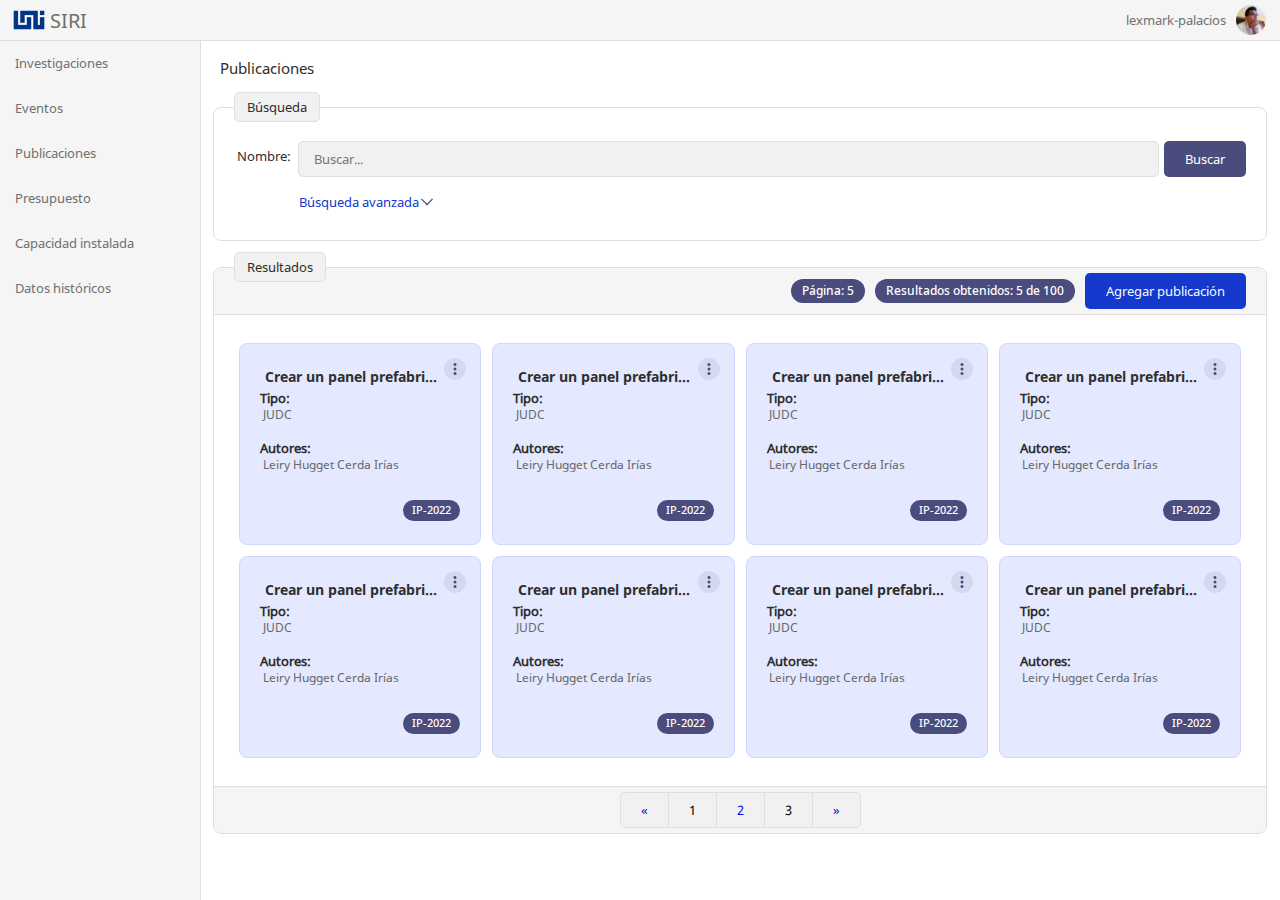
==== 2_13.html @ fdc03e11 "Inicializacion 10/07/2022" ====
<!DOCTYPE html>
<html lang="es">

<head>
    <meta charset="UTF-8">
    <meta name="viewport" content="width=device-width, initial-scale=1.0">
    <meta name="description" content="Sistema de reportes de investigación">
    <title>Publicaciones</title>

    <link rel="apple-touch-icon" sizes="180x180" href="images/favicon/apple-touch-icon.png">
    <link rel="icon" type="image/png" sizes="32x32" href="images/favicon/favicon-32x32.png">
    <link rel="icon" type="image/png" sizes="16x16" href="images/favicon/favicon-16x16.png">
    <link rel="manifest" href="images/favicon/site.webmanifest">

    <link rel="stylesheet" href="css/normalize.css">
    <link rel="stylesheet" href="css/ui-bic.css">
    <link rel="stylesheet" href="css/style.css">

    <script defer type="module" src="js/ui-bic.js"></script>
    <script defer src="js/menu-manager.js"></script>
</head>

<body>
    <header class="top-bar">
        <div id="system-name">
            <a href="#"><img src="images/favicon/favicon-32x32.png" alt="user" loading="lazy"><span>SIRI</span></a>
        </div>

        <div id="menuBtn">
            <div id="menuBtn_burger">
            </div>
        </div>

        <div id="userBtn-container">
            <button id="btn-user" type="button" aria-haspopup="true" aria-controls="menu-user" data-toggle="popover"
                data-target="#menu-user" tabindex="0">
                <span id="showUsername">lexmark-palacios</span>
                <span class="imguser-container">
                    <img src="images/users/user.webp" alt="user" loading="lazy">
                    <span id="shadowUser"></span>
                </span>
            </button>
            <div id="menu-user" class="popup" role="menu" aria-labelledby="btn-user" tabindex="-1">
                <ul role="none">
                    <li class="menu-item" role="none">
                        <a class="btn-menu-item" href="#" role="menuitem" tabindex="-1">
                            <span class="icon icon-clover"></span>
                            <span>Mi perfil</span>
                        </a>
                    </li>
                    <li class="menu-item" role="none">
                        <button class="btn-menu-item" role="menuitem" tabindex="-1">
                            <span class="icon icon-clover"></span>
                            <span>Administración</span>
                        </button>
                    </li>
                    <li class="menu-item" role="none">
                        <button class="btn-menu-item" role="menuitem" tabindex="-1">
                            <span class="icon icon-clover"></span>
                            <span>Cerrar sesión</span>
                        </button>
                    </li>
                </ul>
            </div>

        </div>
    </header>

    <nav id="bar" class="navbar">
        <ul id="ul-main">
            <li>
                <button class="default-item click-item" id="investigaciones">Investigaciones</button>
                <ul class="ul_hide" id="content-investigaciones">
                    <li>
                        <button class="default-item item-level-2 click-item" id="investigadores"
                            tabindex="-1">Investigadores</button>
                        <ul class="ul_hide" id="content-investigadores">
                            <li>
                                <a href="#" class="default-item item-level-3" tabindex="-1">Postgrado</a>
                            </li>
                            <li>
                                <a href="#" class="default-item item-level-3" tabindex="-1">Plata/Docente</a>
                            </li>
                        </ul>
                    </li>

                    <li>
                        <button class="default-item item-level-2 click-item" id="academicos"
                            tabindex="-1">Académicos</button>
                        <ul class="ul_hide" id="content-academicos">
                            <li>
                                <a href="#" class="default-item item-level-3" tabindex="-1">Pregrado</a>
                            </li>

                            <li>
                                <a href="#" class="default-item item-level-3" tabindex="-1">Postgrado</a>
                            </li>
                        </ul>
                    </li>
                </ul>
            </li>

            <li>
                <button class="default-item click-item" id="eventos">Eventos</button>
                <ul class="ul_hide" id="content-eventos">
                    <li>
                        <a href="#" class="default-item item-level-2" tabindex="-1">Universidad</a>
                    </li>
                    <li>
                        <a href="#" class="default-item item-level-2" tabindex="-1">CNU / Otros</a>
                    </li>

                    <li>
                        <button id="trabajos-presentados" class="default-item item-level-2 click-item"
                            tabindex="-1">Trabajos presentados</button>
                        <ul class="ul_hide" id="content-trabajos-presentados">
                            <li>
                                <a href="#" class="default-item item-level-3" tabindex="-1">En Eventos</a>
                            </li>
                            <li>
                                <a href="#" class="default-item item-level-3" tabindex="-1">En jornadas</a>
                            </li>
                        </ul>
                    </li>
                </ul>
            </li>
            <li>
                <a href="#" class="default-item " tabindex="-1">Publicaciones</a>
            </li>
            <li>
                <a href="#" class="default-item " tabindex="-1">Presupuesto</a>
            </li>
            <li>
                <a href="#" class="default-item " tabindex="-1">Capacidad instalada</a>
            </li>
            <li>
                <button class="default-item click-item" id="datos-historicos">Datos históricos</button>
                <ul class="ul_hide" id="content-datos-historicos">
                    <li>
                        <a href="#" class="default-item item-level-2" tabindex="-1">Cursos diplomandos</a>
                    </li>
                    <li>
                        <a href="#" class="default-item item-level-2" tabindex="-1">Número de Investigadores</a>
                    </li>
                    <li>
                        <a href="#" class="default-item item-level-2" tabindex="-1">Horas de investigación</a>
                    </li>
                </ul>
            </li>
        </ul>
    </nav>

    <main id="main">
        <div class="w-100">
            <section id="content-main" class="w-95">

                <h3 class="m-2">Publicaciones</h3>

                <form class="mt-1">
                    <fieldset id="search">
                        <legend>
                            <span>Búsqueda</span>
                        </legend>
                        <label for="searchInput">Nombre:</label>
                        <input id="searchInput" type="search" class="control w-100" placeholder="Buscar..."
                            aria-label="Buscar" aria-labelledby="search-input" aria-autocomplete="both"
                            aria-haspopup="listbox" autocomplete="off" autocapitalize="off" autocorrect="off"
                            spellcheck="false" role="combobox" data-target="#animes" tabindex="0" dir="auto">

                        <span class="listbox" role="listbox" id="animes" aria-labelledby="" tabindex="-1">
                            <ul class="menu"></ul>
                        </span>

                        <button class="btn-primary m-0">Buscar</button>

                        <label for="period" class="concealable hide-element ">Tipo:</label>

                        <div class="list concealable hide-element">
                            <select id="period" class="list-data" data-select="status" tabindex="0">
                                <option value="option-1">Revista</option>
                                <option value="opcion-2">Congreso</option>
                            </select>
                            <button class="list-button" data-select="status" tabindex="-1"></button>
                        </div>

                        <label for="period" class="concealable hide-element start-in-one">Periodo:</label>

                        <span class="grid-three-columns concealable hide-element">

                            <div class="list">
                                <select id="period" class="list-data" data-select="status" tabindex="0">
                                    <option value="opcion-1">I Período</option>
                                    <option value="opcion-2">II Período</option>
                                    <option value="opcion-2">III Período</option>
                                    <option value="opcion-2">IV Período</option>
                                </select>
                                <button class="list-button" data-select="status" tabindex="-1"></button>
                            </div>

                            <label for="period">Año:</label>

                            <div class="list">
                                <select id="period" class="list-data" data-select="status" tabindex="0">
                                    <option value="opcion-1">2022</option>
                                </select>
                                <button class="list-button" data-select="status" tabindex="-1"></button>
                            </div>

                        </span>

                        <div class="start-in-two">
                            <button id="btnAdvancedSearch" class="btn-advanced-search" type="button"
                                tabindex="-1">Búsqueda
                                avanzada</button>
                        </div>
                    </fieldset>
                </form>
                <section id="results" class="fieldset">
                    <h3 class="legend"><span>Resultados</span></h3>

                    <header id="header-results">
                        <div class="badge badge-primary">Página: 5</div>
                        <div class="badge badge-primary">Resultados obtenidos: 5 de 100</div>
                        <button type="button" class="btn-info" data-toggle="modal" data-target="#example-modal">Agregar publicación</button>
                    </header>

                    <div id="body-results">
                        <section class="card p-2">
                            <div class="card-body">
                                <div class="card-menu">
                                    <button id="target01" class="btn-pop" type="button" aria-haspopup="true"
                                        aria-controls="menu01" data-toggle="popover" data-target="#menu01"
                                        tabindex="0"></button>
                                    <div id="menu01" class="popup" role="menu" aria-labelledby="target01" tabindex="-1">
                                        <ul role="none">
                                            <li class="menu-item" role="none">
                                                <a class="btn-menu-item" href="#" role="menuitem" tabindex="-1">
                                                    <span class="icon icon-clover"></span>
                                                    <span>Editar</span>
                                                </a>
                                            </li>
                                            <li class="menu-item" role="none">
                                                <button class="btn-menu-item" role="menuitem" tabindex="-1">
                                                    <span class="icon icon-clover"></span>
                                                    <span>Eliminar</span>
                                                </button>
                                            </li>
                                        </ul>
                                    </div>
                                </div>
                                <h5 class="card-title">Crear un panel prefabricado de mortero con fibra de carbono</h5>
                                <h4>Tipo:</h4>
                                <small>JUDC</small>
                                <h4>Autores:</h4>
                                <small>Leiry Hugget Cerda Irías</small>
                            </div>
                            <footer class="card-footer">
                                <span class="badge sm-badge badge-primary">IP-2022</span>
                            </footer>
                        </section>

                        <section class="card p-2">
                            <div class="card-body">
                                <div class="card-menu">
                                    <button id="target01" class="btn-pop" type="button" aria-haspopup="true"
                                        aria-controls="menu01" data-toggle="popover" data-target="#menu01"
                                        tabindex="0"></button>
                                    <div id="menu01" class="popup" role="menu" aria-labelledby="target01" tabindex="-1">
                                        <ul role="none">
                                            <li class="menu-item" role="none">
                                                <a class="btn-menu-item" href="#" role="menuitem" tabindex="-1">
                                                    <span class="icon icon-clover"></span>
                                                    <span>Editar</span>
                                                </a>
                                            </li>
                                            <li class="menu-item" role="none">
                                                <button class="btn-menu-item" role="menuitem" tabindex="-1">
                                                    <span class="icon icon-clover"></span>
                                                    <span>Eliminar</span>
                                                </button>
                                            </li>
                                        </ul>
                                    </div>
                                </div>
                                <h5 class="card-title">Crear un panel prefabricado de mortero con fibra de carbono</h5>
                                <h4>Tipo:</h4>
                                <small>JUDC</small>
                                <h4>Autores:</h4>
                                <small>Leiry Hugget Cerda Irías</small>
                            </div>
                            <footer class="card-footer">
                                <span class="badge sm-badge badge-primary">IP-2022</span>
                            </footer>
                        </section>

                        <section class="card p-2">
                            <div class="card-body">
                                <div class="card-menu">
                                    <button id="target01" class="btn-pop" type="button" aria-haspopup="true"
                                        aria-controls="menu01" data-toggle="popover" data-target="#menu01"
                                        tabindex="0"></button>
                                    <div id="menu01" class="popup" role="menu" aria-labelledby="target01" tabindex="-1">
                                        <ul role="none">
                                            <li class="menu-item" role="none">
                                                <a class="btn-menu-item" href="#" role="menuitem" tabindex="-1">
                                                    <span class="icon icon-clover"></span>
                                                    <span>Editar</span>
                                                </a>
                                            </li>
                                            <li class="menu-item" role="none">
                                                <button class="btn-menu-item" role="menuitem" tabindex="-1">
                                                    <span class="icon icon-clover"></span>
                                                    <span>Eliminar</span>
                                                </button>
                                            </li>
                                        </ul>
                                    </div>
                                </div>
                                <h5 class="card-title">Crear un panel prefabricado de mortero con fibra de carbono</h5>
                                <h4>Tipo:</h4>
                                <small>JUDC</small>
                                <h4>Autores:</h4>
                                <small>Leiry Hugget Cerda Irías</small>
                            </div>
                            <footer class="card-footer">
                                <span class="badge sm-badge badge-primary">IP-2022</span>
                            </footer>
                        </section>

                        <section class="card p-2">
                            <div class="card-body">
                                <div class="card-menu">
                                    <button id="target01" class="btn-pop" type="button" aria-haspopup="true"
                                        aria-controls="menu01" data-toggle="popover" data-target="#menu01"
                                        tabindex="0"></button>
                                    <div id="menu01" class="popup" role="menu" aria-labelledby="target01" tabindex="-1">
                                        <ul role="none">
                                            <li class="menu-item" role="none">
                                                <a class="btn-menu-item" href="#" role="menuitem" tabindex="-1">
                                                    <span class="icon icon-clover"></span>
                                                    <span>Editar</span>
                                                </a>
                                            </li>
                                            <li class="menu-item" role="none">
                                                <button class="btn-menu-item" role="menuitem" tabindex="-1">
                                                    <span class="icon icon-clover"></span>
                                                    <span>Eliminar</span>
                                                </button>
                                            </li>
                                        </ul>
                                    </div>
                                </div>
                                <h5 class="card-title">Crear un panel prefabricado de mortero con fibra de carbono</h5>
                                <h4>Tipo:</h4>
                                <small>JUDC</small>
                                <h4>Autores:</h4>
                                <small>Leiry Hugget Cerda Irías</small>
                            </div>
                            <footer class="card-footer">
                                <span class="badge sm-badge badge-primary">IP-2022</span>
                            </footer>
                        </section>

                        <section class="card p-2">
                            <div class="card-body">
                                <div class="card-menu">
                                    <button id="target01" class="btn-pop" type="button" aria-haspopup="true"
                                        aria-controls="menu01" data-toggle="popover" data-target="#menu01"
                                        tabindex="0"></button>
                                    <div id="menu01" class="popup" role="menu" aria-labelledby="target01" tabindex="-1">
                                        <ul role="none">
                                            <li class="menu-item" role="none">
                                                <a class="btn-menu-item" href="#" role="menuitem" tabindex="-1">
                                                    <span class="icon icon-clover"></span>
                                                    <span>Editar</span>
                                                </a>
                                            </li>
                                            <li class="menu-item" role="none">
                                                <button class="btn-menu-item" role="menuitem" tabindex="-1">
                                                    <span class="icon icon-clover"></span>
                                                    <span>Eliminar</span>
                                                </button>
                                            </li>
                                        </ul>
                                    </div>
                                </div>
                                <h5 class="card-title">Crear un panel prefabricado de mortero con fibra de carbono</h5>
                                <h4>Tipo:</h4>
                                <small>JUDC</small>
                                <h4>Autores:</h4>
                                <small>Leiry Hugget Cerda Irías</small>
                            </div>
                            <footer class="card-footer">
                                <span class="badge sm-badge badge-primary">IP-2022</span>
                            </footer>
                        </section>

                        <section class="card p-2">
                            <div class="card-body">
                                <div class="card-menu">
                                    <button id="target01" class="btn-pop" type="button" aria-haspopup="true"
                                        aria-controls="menu01" data-toggle="popover" data-target="#menu01"
                                        tabindex="0"></button>
                                    <div id="menu01" class="popup" role="menu" aria-labelledby="target01" tabindex="-1">
                                        <ul role="none">
                                            <li class="menu-item" role="none">
                                                <a class="btn-menu-item" href="#" role="menuitem" tabindex="-1">
                                                    <span class="icon icon-clover"></span>
                                                    <span>Editar</span>
                                                </a>
                                            </li>
                                            <li class="menu-item" role="none">
                                                <button class="btn-menu-item" role="menuitem" tabindex="-1">
                                                    <span class="icon icon-clover"></span>
                                                    <span>Eliminar</span>
                                                </button>
                                            </li>
                                        </ul>
                                    </div>
                                </div>
                                <h5 class="card-title">Crear un panel prefabricado de mortero con fibra de carbono</h5>
                                <h4>Tipo:</h4>
                                <small>JUDC</small>
                                <h4>Autores:</h4>
                                <small>Leiry Hugget Cerda Irías</small>
                            </div>
                            <footer class="card-footer">
                                <span class="badge sm-badge badge-primary">IP-2022</span>
                            </footer>
                        </section>

                        <section class="card p-2">
                            <div class="card-body">
                                <div class="card-menu">
                                    <button id="target01" class="btn-pop" type="button" aria-haspopup="true"
                                        aria-controls="menu01" data-toggle="popover" data-target="#menu01"
                                        tabindex="0"></button>
                                    <div id="menu01" class="popup" role="menu" aria-labelledby="target01" tabindex="-1">
                                        <ul role="none">
                                            <li class="menu-item" role="none">
                                                <a class="btn-menu-item" href="#" role="menuitem" tabindex="-1">
                                                    <span class="icon icon-clover"></span>
                                                    <span>Editar</span>
                                                </a>
                                            </li>
                                            <li class="menu-item" role="none">
                                                <button class="btn-menu-item" role="menuitem" tabindex="-1">
                                                    <span class="icon icon-clover"></span>
                                                    <span>Eliminar</span>
                                                </button>
                                            </li>
                                        </ul>
                                    </div>
                                </div>
                                <h5 class="card-title">Crear un panel prefabricado de mortero con fibra de carbono</h5>
                                <h4>Tipo:</h4>
                                <small>JUDC</small>
                                <h4>Autores:</h4>
                                <small>Leiry Hugget Cerda Irías</small>
                            </div>
                            <footer class="card-footer">
                                <span class="badge sm-badge badge-primary">IP-2022</span>
                            </footer>
                        </section>

                        <section class="card p-2">
                            <div class="card-body">
                                <div class="card-menu">
                                    <button id="target01" class="btn-pop" type="button" aria-haspopup="true"
                                        aria-controls="menu01" data-toggle="popover" data-target="#menu01"
                                        tabindex="0"></button>
                                    <div id="menu01" class="popup" role="menu" aria-labelledby="target01" tabindex="-1">
                                        <ul role="none">
                                            <li class="menu-item" role="none">
                                                <a class="btn-menu-item" href="#" role="menuitem" tabindex="-1">
                                                    <span class="icon icon-clover"></span>
                                                    <span>Editar</span>
                                                </a>
                                            </li>
                                            <li class="menu-item" role="none">
                                                <button class="btn-menu-item" role="menuitem" tabindex="-1">
                                                    <span class="icon icon-clover"></span>
                                                    <span>Eliminar</span>
                                                </button>
                                            </li>
                                        </ul>
                                    </div>
                                </div>
                                <h5 class="card-title">Crear un panel prefabricado de mortero con fibra de carbono</h5>
                                <h4>Tipo:</h4>
                                <small>JUDC</small>
                                <h4>Autores:</h4>
                                <small>Leiry Hugget Cerda Irías</small>
                            </div>
                            <footer class="card-footer">
                                <span class="badge sm-badge badge-primary">IP-2022</span>
                            </footer>
                        </section>

                    </div>

                    <footer id="footer-results">
                        <div class="paginate">
                            <a href="#">«</a>
                            <button type="button">1</button>
                            <a href="#">2</a>
                            <button type="button">3</button>
                            <a href="#">»</a>
                        </div>
                    </footer>

                </section>
            </section>
        </div>
    </main>

    <!-- Ventana modal -->
    <div class="modal fade modal-scroll" id="example-modal" tabindex="-1" aria-hidden="true"
        aria-labelledby="example-modal-label">
        <!-- <div class="modal-dialog modal-lg"> -->
        <div class="modal-dialog">
            <div class="modal-content">

                <div class="modal-header">
                    <h5 class="modal-title">Publicaciones</h5>
                    <button type="button" class="btn-close" aria-label="Cancelar"></button>
                </div>

                <div class="modal-body">

                    <form>
                        
                        <div class="form-group grid-two-columns-px-1fr ">
                            <label for="name">Nombre:</label>
                            <div class="list">
                                <select id="period" class="list-data" data-select="status" tabindex="0">
                                    <option value="opcion-1">Revista</option>
                                </select>
                                <button class="list-button" data-select="status" tabindex="-1"></button>
                            </div>
                        </div>

                        <div class="form-group grid-two-columns-px-1fr ">
                            <label for="name">Título:</label>
                            <input type="text" class="control w-100" placeholder="Título..." required>
                        </div>

                        <div class="form-group grid-two-columns-px-1fr ">
                            <label for="name">Revista:</label>
                            <input type="text" class="control w-100" placeholder="Revista..." required>
                        </div>

                        <div class="form-group grid-two-columns-px-1fr ">
                            <label for="name">Volumen:</label>
                            <input type="text" class="control w-100" placeholder="Volumen..." required>
                        </div>

                        <div class="form-group grid-two-columns-px-1fr ">
                            <label for="name">Revista:</label>
                            <input type="text" class="control w-100" placeholder="Revista..." required>
                        </div>

                        <div class="form-group grid-two-columns-px-1fr ">
                            <label for="name">Volumen:</label>
                            <input type="text" class="control w-100" placeholder="Volumen..." required>
                        </div>

                        <div class="form-group grid-two-columns-px-1fr ">
                            <label for="name">Páginas:</label>
                            <input type="text" class="control w-100" placeholder="Página..." required>
                        </div>

                        <div class="form-group grid-two-columns-px-1fr ">
                            <label for="name">Año:</label>
                            <input type="text" class="control w-100" placeholder="Año..." required>
                        </div>

                        <div class="form-group grid-two-columns-px-1fr ">
                            <label for="name">Distribución:</label>
                            <div class="list">
                                <select id="period" class="list-data" data-select="status" tabindex="0">
                                    <option value="opcion-1">Digital / Impreso</option>
                                </select>
                                <button class="list-button" data-select="status" tabindex="-1"></button>
                            </div>
                        </div>

                        <div class="form-group grid-two-columns-px-1fr ">
                            <label for="name">Ambito:</label>
                            <div class="list">
                                <select id="period" class="list-data" data-select="status" tabindex="0">
                                    <option value="opcion-1">NAcional / Internacional</option>
                                </select>
                                <button class="list-button" data-select="status" tabindex="-1"></button>
                            </div>
                        </div>

                        
                        <h3 class="modal-title">Autores</h3>

                        <div class="form-group grid-two-columns-px-1fr ">
                            <label for="name">Nombres:</label>
                            <input type="text" class="control w-100" placeholder="Nombre del autor..." required>
                        </div>

                        <div class="form-group grid-two-columns-px-1fr ">
                            <label for="name">Apellidos:</label>
                            <input type="text" class="control w-100" placeholder="Apellido del autor..." required>
                        </div>

                        <div class="form-group grid-two-columns-px-1fr ">
                            <label for=""> Sexo:</label>
                            <div class="form-group grid-three-columns" style="gap: 15px;">
                                <div class="form-group">
                                    <input type="radio" id="huey" name="drone" value="huey" checked>
                                    <label class="lbl-radio" for="huey">Female</label>
                                </div>
                                <div class="form-group">
                                    <input type="radio" id="dewey" name="drone" value="dewey">
                                    <label class="lbl-radio" for="dewey">Male</label>
                                </div>
                                <button class="btn-info">Agregar autor</button>
                            </div>
                        </div>

                    </form>

                </div>

            </div>
        </div>
    </div>
</body>

</html>
---- css/ui-bic.css ----
*, *:focus {
  outline: none;
}

body {
  color: #2e2e2e;
  font-family: 'Noto Sans Regular';
  font-size: 13px;
  font-weight: normal;
}

p {
  line-height: 1.8 !important;
}

/* ---------------------------------------------- */

/* -----------------Tipografia------------------- */

/* noto-sans-regular - latin */

@font-face {
  font-family: 'Noto Sans Regular';
  font-style: normal;
  font-weight: 400;
  src: url('../font/noto/noto-sans-v14-latin-regular.eot');
  /* IE9 Compat Modes */
  src: local(''), url('../font/noto/noto-sans-v14-latin-regular.eot?#iefix') format('embedded-opentype'),
    /* IE6-IE8 */
    url('../font/noto/noto-sans-v14-latin-regular.woff2') format('woff2'),
    /* Super Modern Browsers */
    url('../font/noto/noto-sans-v14-latin-regular.woff') format('woff'),
    /* Modern Browsers */
    url('../font/noto/noto-sans-v14-latin-regular.ttf') format('truetype'),
    /* Safari, Android, iOS */
    url('../font/noto/noto-sans-v14-latin-regular.svg#NotoSans') format('svg');
  /* Legacy iOS */
}

/* noto-sans-italic - latin */

@font-face {
  font-family: 'Noto Sans Italic';
  font-style: italic;
  font-weight: 400;
  src: url('../font/noto/noto-sans-v14-latin-italic.eot');
  /* IE9 Compat Modes */
  src: local(''), url('../font/noto/noto-sans-v14-latin-italic.eot?#iefix') format('embedded-opentype'),
    /* IE6-IE8 */
    url('../font/noto/noto-sans-v14-latin-italic.woff2') format('woff2'),
    /* Super Modern Browsers */
    url('../font/noto/noto-sans-v14-latin-italic.woff') format('woff'),
    /* Modern Browsers */
    url('../font/noto/noto-sans-v14-latin-italic.ttf') format('truetype'),
    /* Safari, Android, iOS */
    url('../font/noto/noto-sans-v14-latin-italic.svg#NotoSans') format('svg');
  /* Legacy iOS */
}

@font-face {
  font-family: 'Noto Sans Medium';
  font-style: italic;
  font-weight: 400;
  src: url('../font/noto/noto-sans-medium.eot');
  /* IE9 Compat Modes */
  src: local(''), url('../font/noto/noto-sans-medium.eot?#iefix') format('embedded-opentype'),
    /* IE6-IE8 */
    url('../font/noto/noto-sans-medium.woff2') format('woff2'),
    /* Super Modern Browsers */
    url('../font/noto/noto-sans-medium.woff') format('woff'),
    /* Modern Browsers */
    url('../font/noto/noto-sans-medium.ttf') format('truetype'),
    /* Safari, Android, iOS */
    url('../font/noto/noto-sans-medium.svg#NotoSans') format('svg');
  /* Legacy iOS */
}

@font-face {
  font-family: 'Noto Sans SemiBold';
  font-style: italic;
  font-weight: 400;
  src: url('../font/noto/noto-sans-semi-bold.eot');
  /* IE9 Compat Modes */
  src: local(''), url('../font/noto/noto-sans-semi-bold.eot?#iefix') format('embedded-opentype'),
    /* IE6-IE8 */
    url('../font/noto/noto-sans-semi-bold.woff2') format('woff2'),
    /* Super Modern Browsers */
    url('../font/noto/noto-sans-semi-bold.woff') format('woff'),
    /* Modern Browsers */
    url('../font/noto/noto-sans-semi-bold.ttf') format('truetype'),
    /* Safari, Android, iOS */
    url('../font/noto/noto-sans-v14-latin-italic.svg#NotoSans') format('svg');
  /* Legacy iOS */
}

/* noto-sans-700 - latin */

@font-face {
  font-family: 'Noto Sans Bold';
  font-style: normal;
  font-weight: 700;
  src: url('../font/noto/noto-sans-v14-latin-700.eot');
  /* IE9 Compat Modes */
  src: local(''), url('../font/noto/noto-sans-v14-latin-700.eot?#iefix') format('embedded-opentype'),
    /* IE6-IE8 */
    url('../font/noto/noto-sans-v14-latin-700.woff2') format('woff2'),
    /* Super Modern Browsers */
    url('../font/noto/noto-sans-v14-latin-700.woff') format('woff'),
    /* Modern Browsers */
    url('../font/noto/noto-sans-v14-latin-700.ttf') format('truetype'),
    /* Safari, Android, iOS */
    url('../font/noto/noto-sans-v14-latin-700.svg#NotoSans') format('svg');
  /* Legacy iOS */
}

/* noto-sans-700italic - latin */

@font-face {
  font-family: 'Noto Sans Bold Italic';
  font-style: italic;
  font-weight: 700;
  src: url('../font/noto/noto-sans-v14-latin-700italic.eot');
  /* IE9 Compat Modes */
  src: local(''), url('../font/noto/noto-sans-v14-latin-700italic.eot?#iefix') format('embedded-opentype'),
    /* IE6-IE8 */
    url('../font/noto/noto-sans-v14-latin-700italic.woff2') format('woff2'),
    /* Super Modern Browsers */
    url('../font/noto/noto-sans-v14-latin-700italic.woff') format('woff'),
    /* Modern Browsers */
    url('../font/noto/noto-sans-v14-latin-700italic.ttf') format('truetype'),
    /* Safari, Android, iOS */
    url('../font/noto/noto-sans-v14-latin-700italic.svg#NotoSans') format('svg');
  /* Legacy iOS */
}

/* ---------------------------------------------- */

/* -------------Variables CSS--------------*/

:root {
  --arrow-down: url("../images/icons/down-16x16-px-plain.svg");
  --arrow-back: url("../images/icons/back-16x16-px-plain.svg");
  --arrow-forward: url("../images/icons/forward-16x16-px-plain.svg");
  --arrow-up: url("../images/icons/up-16x16-px-plain.svg");
  --button-close: url("../images/icons/close-16x16-px-plain.svg");
  --context-menu: url("../images/icons/context-menu-16x16-px-plain.svg");
  --edit-icon: url("../images/icons/edit-16x16-px-plain.svg");
}

/* ---------------------------------------------- */

/* --------------Botones y Enlaces--------------- */

a.btn-primary, a.btn-light, a.btn-delete, a.btn-info,
a.btn-advanced-search, a.link, .paginate a,
button, input[type="button"], input[type="submit"] {
  display: inline-block;
  font-family: 'Noto Sans Regular';
  border: none;
  text-decoration: none;
  padding: 0 20px;
  height: 36px;
  font-size: 13px !important;
  vertical-align: middle;
  font-weight: normal;
  border-radius: 5px;
  background-color: transparent;
  border: 1px solid transparent;
  transition: all 0.15s, border-color 0.15s ease-in-out, box-shadow 0.15s ease-in-out;
}

a.btn-primary, a.btn-light, a.btn-delete,
a.btn-info, a.btn-advanced-search,
a.link, .paginate a {
  height: 34px;
  width: max-content;
  display: flex;
  justify-content: center;
  align-items: center;
}

a.btn-primary:focus-visible, a.btn-light:focus-visible,
a.btn-delete:focus-visible, a.btn-info:focus-visible,
a.btn-advanced-search:focus-visible, a.link:focus-visible,
.paginate a:focus-visible, button:focus-visible,
input[type="button"]:focus-visible, input[type="submit"]:focus-visible {
  outline: none;
  box-shadow: hsla(239, 26%, 39%, 0.8) 0px 0px 10px;
}

/* Botón primario */

/* ------------------------------ */

.btn-primary, a.btn-primary {
  background-color: #4A4C7D !important;
  color: #ffffff !important;
}

.btn-primary:hover, a.btn-primary:hover,
a.badge.badge-primary:hover, button.badge.badge-primary:hover {
  background-color: #3c3e69 !important;
}

.btn-primary:active, a.btn-primary:active,
a.badge.badge-primary:active, button.badge.badge-primary:active {
  background-color: #5e5f86 !important;
}

/* Botón light */

/* ------------------------------ */

.btn-light, a.btn-light {
  background-color: #dfdfdf !important;
  color: #1C1C1C !important;
}

.btn-light:hover, a.btn-light:hover,
a.badge.badge-secondary:hover, button.badge.badge-secondary:hover {
  background-color: #d6d6d6 !important;
}

.btn-light:active, a.btn-light:active,
a.badge.badge-secondary:active, button.badge.badge-secondary:active {
  background-color: #F1F1F1 !important;
}

/* Botón eliminar */

/* ------------------------------ */

.btn-delete, a.btn-delete {
  background-color: #c0392b !important;
  color: #fafafa !important;
}

.btn-delete:hover, a.btn-delete:hover,
a.badge.badge-error:hover, button.badge.badge-error:hover {
  background-color: #b32919 !important;
}

.btn-delete:active, a.btn-delete:active,
a.badge.badge-error:active, button.badge.badge-error:active {
  background-color: #c94132 !important;
}

/* Botón información */

/* ------------------------------ */

.btn-info, a.btn-info {
  background-color: #1439CC !important;
  color: #fafafa !important;
}

.btn-info:hover, a.btn-info:hover,
a.badge.badge-info:hover, button.badge.badge-info:hover {
  background-color: #0326b1 !important;
}

.btn-info:active, a.btn-info:active,
a.badge.badge-info:active, button.badge.badge-info:active {
  background-color: #0734e7 !important;
}

/* Botón volver atrás */

/* ------------------------------ */

.btn-back, a.btn-back, .btn-forward, a.btn-forward {
  background-color: rgba(0, 0, 0, 0.065) !important;
  border-radius: 50%;
  max-height: 0;
  padding: 15px;
  background-repeat: no-repeat;
  background-size: 12px;
  background-position: center center;
}

.btn-back, a.btn-back {
  background-image: var(--arrow-back);
}

.btn-forward, a.btn-forward {
  background-image: var(--arrow-forward);
}

a.btn-back, a.btn-forward {
  text-align: center;
}

.btn-back:hover, a.btn-back:hover, .btn-forward:hover, a.btn-forward:hover {
  background-color: rgba(0, 0, 0, 0.12) !important;
}

.btn-back:active, a.btn-back:active, .btn-forward:active, a.btn-forward:active {
  background-color: rgba(0, 0, 0, 0.15) !important;
}

/* Botón búsqueda avanzada, ver más y enlaces simples */

/* ------------------------------ */

button.btn-advanced-search, a.btn-advanced-search {
  color: #1439CC !important;
  padding: 0 20px 0 0;
  background-image: var(--arrow-down);
  background-repeat: no-repeat;
  background-size: 12px;
  background-position: 95% center;
}

button.link, a.link {
  color: #1439CC !important;
  padding: 0;
  cursor: pointer;
}

button.btn-advanced-search:hover, a.btn-advanced-search:hover, button.link:hover, a.link:hover {
  text-decoration: underline;
  background-color: transparent !important;
}

button.btn-advanced-search:active, a.btn-advanced-search:active, button.link:active, a.link:active {
  color: #6786ff !important;
  background-color: transparent !important;
}

/* ---------------------------------------------- */

/* ----------------Insignias--------------------- */

span.badge, .badge {
  display: inline-block;
  font-family: 'Noto Sans Medium';
  border: 1px solid transparent;
  width: auto;
  height: 18px;
  padding: 4px 10px 0 10px;
  margin: 3px 0;
  font-size: 12px !important;
  border-radius: 150px;
}

span.badge.badge-primary, .badge.badge-primary {
  color: #ffffff;
  background-color: #4A4C7D;
}

span.badge.badge-secondary, .badge.badge-secondary {
  color: #2e2e2e;
  background-color: #C9C9C9;
}

span.badge.badge-info, .badge.badge-info {
  color: #ffffff;
  background-color: #1439CC !important;
}

span.badge.badge-error, .badge.badge-error {
  color: #ffffff;
  background-color: #c0392b !important;
}

span.badge.sm-badge, .badge.sm-badge {
  height: 16px;
  padding: 3px 8px 0 8px;
  font-size: 11px !important;
}

button.badge {
  padding: 9.5px 8px !important;
  display: inline-flex;
  justify-content: center;
  align-items: center;
}

a.badge {
  cursor: pointer;
}

/* ---------------------------------------------- */

/* -------------Etiquetas de nombres------------- */

div.tag, span.tag {
  --bg-tag: #E4E9FF;
  --bg-tag-border: 1px solid #ced7ff;
  max-width: 300px;
  width: auto;
  display: flex;
  justify-content: space-between;
  align-items: center;
  font-family: 'Noto Sans Regular';
  height: 30px;
  padding: 0px 5px 0 10px;
  margin: 0;
  font-size: 13px;
  font-weight: 500;
  border-radius: 5px;
  background-color: var(--bg-tag);
  border: var(--bg-tag-border);
}

div.tag.tag-man, span.tag.tag-man {
  --bg-tag: #E4E9FF;
  --bg-tag-border: 1px solid #ced7ff;
}

div.tag.tag-woman, span.tag.tag-woman {
  --bg-tag: #FFE6E6;
  --bg-tag-border: 1px solid #ffcde4;
}

div.tag .tag-data, span.tag .tag-data {
  white-space: nowrap;
  overflow: hidden;
  text-overflow: ellipsis;
  margin-right: 2px;
  -webkit-user-select: none;
  -ms-user-select: none;
  user-select: none;
  padding: 2px 16px 2px 5px;
}

div.tag .tag-data:hover, span.tag .tag-data:hover {
  border-radius: 5px;
  background-color: rgba(0, 0, 0, 0.065);
  background-image: var(--edit-icon);
  background-repeat: no-repeat;
  background-size: 15px;
  background-position-y: center;
  background-position-x: right;
}

div.tag .tag-data:active, span.tag .tag-data:active {
  background-color: rgba(0, 0, 0, 0.15);
}

button.btn-close {
  position: relative;
  background-color: rgba(0, 0, 0, 0.065);
  border: 1px solid transparent;
  border-radius: 50%;
  margin: 0;
  max-height: 0;
  padding: 10px;
  background-image: var(--button-close);
  background-repeat: no-repeat;
  background-size: 8px;
  background-position: center center;
}

/* ---------------------------------------------- */

/* -------------------Tooltips------------------- */

.tooltip {
  padding: 5px 8px;
  display: none;
  opacity: 0;
  position: absolute;
  max-width: 300px;
  width: max-content;
  border-radius: 5px;
  text-align: center;
  line-height: 1.5;
  z-index: 4000;
  color: #ffffff;
  background-color: black;
  border: 1px solid transparent;
  box-shadow: 0 4px 5px 0 rgba(0, 0, 0, 0.14), 0 1px 10px 0 rgba(0, 0, 0, 0.12), 0 2px 4px -1px rgba(0, 0, 0, 0.20);
  transition: opacity 0.2s ease-in-out;
  --left-position: 0;
}

.tooltip::after {
  content: "";
  position: absolute;
  height: 6px;
  width: 6px;
  background-color: inherit;
  border: inherit;
  transform: rotate(-45deg);
}

.tooltip[data-placement=top]::after {
  bottom: -4px;
  left: var(--left-position);
  clip-path: polygon(0% 0%, 100% 100%, 0% 100%);
}

.tooltip[data-placement=bottom]::after {
  top: -4px;
  left: var(--left-position);
  clip-path: polygon(0% 0%, 100% 0%, 100% 100%);
}

.tooltip[data-placement=left]::after {
  top: 10px;
  right: -4px;
  clip-path: polygon(100% 0%, 100% 100%, 0% 100%);
}

.tooltip[data-placement=right]::after {
  top: 10px;
  left: -4px;
  clip-path: polygon(0% 0%, 100% 0%, 0% 100%);
}

/* ---------------------------------------------- */

/* -----------Tarjetas de información------------ */

.card {
  display: flex;
  flex-direction: column;
  justify-content: space-between;
  height: 10rem;
  font-family: 'Noto Sans Regular';
  background-color: #E4E9FF;
  border: 1px solid #ced7ff;
  font-size: 13px;
  padding: 0.6rem;
  margin: 5px;
  border-radius: 8px;
}

.card-body {
  position: relative;
}

.card-menu {
  position: absolute;
  right: -6px;
  top: -6px;
}

.card-title {
  font-family: 'Noto Sans Bold';
  font-size: 14px;
  margin: 0;
  padding: 5px 20px 5px 5px;
  overflow: hidden;
  white-space: nowrap;
  text-overflow: ellipsis;
}

.card-text {
  overflow: hidden;
  padding-left: 10px;
  margin-bottom: 10px;
  -webkit-box-orient: vertical;
  -moz-box-orient: vertical;
  display: block;
  display: -webkit-box;
  text-overflow: ellipsis;
  -webkit-line-clamp: 2;
}

.card-body .link {
  padding-left: 5px;
}

.card-footer {
  display: flex;
  justify-content: flex-end;
  align-items: center;
}

/* ---------------------------------------------- */

/* -------------Popovers y Combobox-------------- */

button.btn-pop {
  background-color: rgba(0, 0, 0, 0.065);
  border: 1px solid transparent;
  max-height: 0;
  max-width: 0;
  padding: 10px;
  border-radius: 50%;
  background-image: var(--context-menu);
  background-repeat: no-repeat;
  background-size: 12px;
  background-position: center center;
}

.popup, .listbox {
  display: none;
  position: absolute;
  width: max-content;
  border-radius: 8px;
  background-color: #ffffff;
  border: none;
  box-shadow: 0 4px 5px 0 rgba(0, 0, 0, 0.14), 0 1px 10px 0 rgba(0, 0, 0, 0.12), 0 2px 4px -1px rgba(0, 0, 0, 0.20);
  z-index: 4000;
}

.popup {
  min-width: 80px;
  max-width: 300px;
}

.popup ul, .listbox ul {
  margin: 4px 0;
  padding: 0;
  list-style: none;
  display: flex;
  flex-direction: column;
  justify-content: space-between;
  background-color: transparent;
}

li.menu-item {
  background-color: transparent;
}

button.btn-menu-item span, a.btn-menu-item span {
  white-space: nowrap;
  overflow: hidden;
  text-overflow: ellipsis;
  padding: 2px 0;
  -webkit-user-select: none;
  -ms-user-select: none;
  user-select: none;
}

button.btn-menu-item, a.btn-menu-item {
  display: flex;
  align-items: center;
  color: #2e2e2e !important;
  margin: 0;
  width: 100%;
  height: 34px;
  padding: 0 20px;
  border-radius: 0;
  text-align: start;
  background-color: transparent;
  transition: background-color 0.1s;
  text-decoration: none;
  -webkit-box-sizing: border-box;
  -moz-box-sizing: border-box;
  box-sizing: border-box;
}

.item-active {
  background-color: #c9c9c9 !important;
}

/* Iconos de los menu items*/
.icon {
  margin: 0;
  padding: 0;
  display: inline-block;
  min-width: 16px;
  min-height: 16px;
  background-size: 16px;
  background-repeat: no-repeat;
  background-position: center center;
  transform: translateX(-8px);
}

button.btn-pop:hover, button.btn-close:hover {
  background-color: rgba(0, 0, 0, 0.12);
}

button.btn-pop:active, button.btn-close:active {
  background-color: rgba(0, 0, 0, 0.15);
}

button.btn-menu-item:hover, a.btn-menu-item:hover {
  background-color: #dfdfdf !important;
}

button.btn-menu-item:active, a.btn-menu-item:active {
  background-color: #C9C9C9 !important;
}

/* ---------------------------------------------- */

/* --------------Foco de componentes------------- */

input:focus, textarea:focus, form:focus, div.list select.list-data:focus {
  border: 1px solid #4A4C7D;
}

/* ---------------------------------------------- */

/* ---------Ancho y altura de elementos---------- */

.w-25 {
  width: 25%;
}

.w-50 {
  width: 50%;
}

.w-75 {
  width: 75%;
}

.w-100 {
  width: 100%;
}

.w-max-content {
  width: max-content;
}

/* -------------------- */

.h-25 {
  height: 25%;
}

.h-50 {
  height: 50%;
}

.h-75 {
  height: 75%;
}

.h-80 {
  height: 80%;
}

.h-100 {
  height: 100%;
}

/* ---------------------------------------------- */

/* --------------Márgenes y Rellenos------------- */

.m-auto {
  margin: auto;
}

/* -------------------- */

.m-0 {
  margin: 0;
}

.m-1 {
  margin: 10px;
}

.m-2 {
  margin: 20px;
}

.m-3 {
  margin: 30px;
}

.m-4 {
  margin: 40px;
}

/* -------------------- */

.mt-0 {
  margin-top: 0;
}

.mt-1 {
  margin-top: 10px;
}

.mt-2 {
  margin-top: 20px;
}

.mt-3 {
  margin-top: 30px;
}

.mt-4 {
  margin-top: 40px;
}

/* -------------------- */

.ml-0 {
  margin-left: 0;
}

.ml-1 {
  margin-left: 10px;
}

.ml-2 {
  margin-left: 20px;
}

.ml-3 {
  margin-left: 30px;
}

.ml-4 {
  margin-left: 40px;
}

/* -------------------- */

.mr-0 {
  margin-right: 0;
}

.mr-1 {
  margin-right: 10px;
}

.mr-2 {
  margin-right: 20px;
}

.mr-3 {
  margin-right: 30px;
}

.mr-4 {
  margin-right: 40px;
}

/* -------------------- */

.mb-0 {
  margin-bottom: 0;
}

.mb-1 {
  margin-bottom: 10px;
}

.mb-2 {
  margin-bottom: 20px;
}

.mb-3 {
  margin-bottom: 30px;
}

.mb-4 {
  margin-bottom: 40px;
}

/* -------------------- */

.p-0 {
  padding: 0;
}

.p-1 {
  padding: 10px;
}

.p-2 {
  padding: 20px;
}

.p-3 {
  padding: 30px;
}

.p-4 {
  padding: 40px;
}

/* -------------------- */

.pt-0 {
  padding-top: 0;
}

.pt-1 {
  padding-top: 10px;
}

.pt-2 {
  padding-top: 20px;
}

.pt-3 {
  padding-top: 30px;
}

.pt-4 {
  padding-top: 40px;
}

/* -------------------- */

.pl-0 {
  padding-left: 0;
}

.pl-1 {
  padding-left: 10px;
}

.pl-2 {
  padding-left: 20px;
}

.pl-3 {
  padding-left: 30px;
}

.pl-4 {
  padding-left: 40px;
}

/* -------------------- */

.pr-0 {
  padding-right: 0;
}

.pr-1 {
  padding-right: 10px;
}

.pr-2 {
  padding-right: 20px;
}

.pr-3 {
  padding-right: 30px;
}

.pr-4 {
  padding-right: 40px;
}

/* -------------------- */

.pb-0 {
  padding-bottom: 0;
}

.pb-1 {
  padding-bottom: 10px;
}

.pb-2 {
  padding-bottom: 20px;
}

.pb-3 {
  padding-bottom: 30px;
}

.pb-4 {
  padding-bottom: 40px;
}
/* ---------------------------------------------- */

/* -----------Orientación de textos ------------- */

.txt-b-aline{
  vertical-align: bottom;
}

.txt-m-aline{
  vertical-align: middle;
}

.txt-t-aline{
  vertical-align: top;
}

.txt-bl-aline{
  vertical-align: baseline;
}

.txt-sp-aline{
  vertical-align: super;
}

.txt-sb-aline{
  vertical-align: sub;
}

/* ---------------------------------------------- */

/* -----------Entradas de formulario------------- */

form>small, form>label, form>input, form>select {
  display: block;
}

label {
  font-family: 'Noto Sans Regular';
  font-size: 13px;
  margin: 2.5px 2.5px;
  margin-bottom: 0.5rem;
}

small {
  color: #686868;
  display: block;
  font-family: 'Noto Sans Regular';
  margin: 2.5px 2.5px;
  font-size: 12px;
  font-weight: 400;
  margin-bottom: 1.2rem;
}

input, select {
  margin: 0;
  font-family: inherit;
  font-size: inherit;
  line-height: inherit;
}

/* ---------------------------------------------- */

/* -------Etiqueta <select> personalizado-------- */

div.list {
  position: relative;
  display: inline-block;
  height: 36px;
  vertical-align: middle !important;
  padding: 0;
  margin: 2.5px 0;
  -webkit-box-sizing: border-box;
  -moz-box-sizing: border-box;
  box-sizing: border-box;
  border-radius: 5px;
}

div.list select.list-data {
  font-family: 'Noto Sans Regular';
  background-color: #F1F1F1;
  border: 1px solid #dfdfdf;
  border-radius: 5px 12px 12px 5px;
  cursor: pointer;
  margin: 0;
  padding: 0px 40px 0px 15px;
  font-size: 13px;
  height: 36px;
  width: 100%;
  -webkit-appearance: none;
  -moz-appearance: none;
  -o-appearance: none;
  appearance: none;
  -webkit-box-sizing: border-box;
  -moz-box-sizing: border-box;
  box-sizing: border-box;
  transition: border-color 0.15s ease-in-out, box-shadow 0.15s ease-in-out;
}

div.list button.list-button {
  position: absolute;
  right: 0;
  margin: 0;
  padding: 0 !important;
  min-width: 36px !important;
  height: 36px !important;
  border-radius: 0 5px 5px 0;
  background-color: #dfdfdf;
  background-image: var(--arrow-down);
  background-repeat: no-repeat;
  background-size: 10px;
  background-position: center center;
  pointer-events: none;
}


/* ---------------------------------------------- */

/* -------Spin input number personalizado-------- */

.spin-container, .combobox-container {
  display: inline-flex;
  justify-content: center;
  align-items: center;
  min-width: 36px;
  height: 36px;
  padding: 0;
  margin: 2.5px 0;
  -webkit-box-sizing: border-box;
  -moz-box-sizing: border-box;
  box-sizing: border-box;
  background-color: transparent;
  vertical-align: middle !important;
}

.spin-container span.spin-buttons {
  margin: 0;
  padding: 0;
  width: 36px;
  display: flex;
  flex-direction: column;
  justify-content: space-between;
  align-items: center;
}

.spin-container span.spin-buttons button {
  margin: 0;
  padding: 0;
  height: 18px;
  width: 36px !important;
  border-radius: 0;
  background-color: #dfdfdf;
  -webkit-box-sizing: border-box;
  -moz-box-sizing: border-box;
  box-sizing: border-box;
}

.spin-container span.spin-buttons button.btn-spin-up {
  border-top-right-radius: 5px;
  background-image: var(--arrow-up);
  background-repeat: no-repeat;
  background-size: 8px;
  background-position: center center;
  border-bottom: 1px solid #dbdbdb;
}

.spin-container span.spin-buttons button.btn-spin-down {
  border-bottom-right-radius: 5px;
  background-image: var(--arrow-down);
  background-repeat: no-repeat;
  background-size: 8px;
  background-position: center center;
}

input[type="number"].spin-custom {
  font-family: 'Noto Sans Regular';
  width: 100%;
  height: 36px;
  padding: 0px 15px;
  font-size: 13px;
  border-top-left-radius: 5px;
  border-bottom-left-radius: 5px;
  -webkit-appearance: textfield;
  -moz-appearance: textfield;
  appearance: textfield;
  -webkit-box-sizing: border-box;
  -moz-box-sizing: border-box;
  box-sizing: border-box;
  background-color: #F1F1F1;
  border: 1px solid #dfdfdf;
  border-right: none;
  transition: border-color 0.15s ease-in-out, box-shadow 0.15s ease-in-out;
}

input[type="number"].spin-custom::-webkit-inner-spin-button {
  -webkit-appearance: none;
  -moz-appearance: none;
  appearance: none;
}

input[type="number"].spin-custom:focus {
  border-top: 1px solid #4A4C7D;
  border-left: 1px solid #4A4C7D;
  border-bottom: 1px solid #4A4C7D;
}

/* ---------------------------------------------- */

/* -------Radio button, Checkbox y Switch-------- */

@supports (-webkit-appearance: none) or (-moz-appearance: none) {
  input[type="radio"], input[type="checkbox"] {
    --border-color-inactive: #C9C9C9;
    --background-inactive: #F1F1F1;
    -webkit-appearance: none;
    -moz-appearance: none;
    appearance: none;
    vertical-align: middle !important;
    margin: 2.5px 2.5px;
    border-radius: 50%;
    width: 22px;
    height: 22px;
    position: relative;
    cursor: pointer;
    border: 1px solid var(--border-color-active, var(--border-color-inactive));
    background: var(--background-active, var(--background-inactive));
    transition: all 0.15s, border-color 0.15s ease-in-out, box-shadow 0.15s ease-in-out;
  }

  input[type="radio"]:focus, input[type="checkbox"]:focus {
    border: 1px solid #4A4C7D;
  }

  input[type="radio"]:checked {
    --border-color-active: #4A4C7D;
    --background-active: #ffffff;
  }

  input[type="radio"]:checked::after {
    content: "";
    position: absolute;
    display: block;
    border-radius: 50%;
    width: 14px;
    height: 14px;
    overflow: hidden;
    top: calc(22px / 2 - 14px / 2 - 1px);
    left: calc(22px / 2 - 14px / 2 - 1px);
    background-color: #4A4C7D;
  }

  input[type="radio"]+label, input[type="checkbox"]+label {
    cursor: pointer;
    -webkit-user-select: none;
    -moz-user-select: none;
    -ms-user-select: none;
    user-select: none;
  }

  input[type="checkbox"] {
    width: 20px;
    height: 20px;
    border-radius: 5px;
  }

  input[type="checkbox"]:not(.switch):checked {
    --border-color-active: transparent;
    --background-active: #4A4C7D;
  }

  input[type="checkbox"]:not(.switch):after {
    content: "";
    position: absolute;
    width: 4px;
    height: 8px;
    border: 1px solid #ffffff;
    border-top: 0;
    border-left: 0;
    left: 7px;
    top: 3px;
    transform: rotate(45deg);
  }

  input[type="checkbox"].switch {
    width: 40px;
    height: 22px;
    border-radius: 150px;
    padding: 3px;
  }

  input[type="checkbox"].switch::after {
    content: "";
    position: absolute;
    width: 14px;
    height: 14px;
    border-radius: 50%;
    background-color: var(--switch-after, #C9C9C9);
    transform: translateX(var(--positionX, 0px));
  }

  input[type="checkbox"].switch:checked {
    --border-color-active: #4A4C7D;
    --background-active: #ffffff;
    --switch-after: #4A4C7D;
    --positionX: 18px;
  }

  input[type="checkbox"].switch.switch-filled:checked {
    --border-color-active: transparent;
    --background-active: #4A4C7D;
    --switch-after: #ffffff;
    --positionX: 18px;
  }
}

/* ---------------------------------------------- */

/* ---------Entradas de fechas y tiempo---------- */

input[type="date"], input[type="time"], input[type="datetime-local"], input[type="month"] {
  -webkit-appearance: inherit;
}

/* ---------------------------------------------- */

/* -----------Estilo general de inputs----------- */

.control {
  font-family: 'Noto Sans Regular';
  background-color: #F1F1F1;
  border: 1px solid #dfdfdf;
  -webkit-box-sizing: border-box;
  -moz-box-sizing: border-box;
  box-sizing: border-box;
  vertical-align: middle !important;
  margin: 2.5px 0;
  padding: 0 15px;
  font-size: 13px;
  height: 36px;
  border-radius: 5px;
  transition: border-color 0.15s ease-in-out, box-shadow 0.15s ease-in-out;
}

textarea.control {
  padding: 10px 10px;
}

.form-group {
  margin-bottom: 0.6rem;
}

.form-group>input {
  display: inline-block;
}

.form-group>input[type="radio"] {
  display: inline-block;
}

/* ---------------------------------------------- */

/* -----------Despliegue de contenido------------ */

.d-block {
  display: block;
}

.d-flex {
  display: flex;
}

.d-inline-block {
  display: inline-block;
}

.d-inline {
  display: inline;
}

/* ---------------------------------------------- */

/* ----------Posicionamiento con Flex------------ */

/* Justify Content */

.justify-content-end {
  justify-content: end;
}

.justify-content-flex-end {
  justify-content: flex-end;
}

.justify-content-left {
  justify-content: left;
}

.justify-content-right {
  justify-content: right;
}

.justify-content-start {
  justify-content: start;
}

.justify-content-between {
  justify-content: space-between;
}

.justify-content-center {
  justify-content: center;
}

/* Align Items */

.align-items-center {
  align-items: center;
}

.align-items-end {
  align-items: flex-end;
}

.align-items-start {
  align-items: flex-start;
}

.align-items-stretch {
  align-items: stretch;
}

/* ---------------------------------------------- */

/* --------------Paginacion simple--------------- */

.paginate {
  margin: 10px 0;
  display: flex;
  flex-direction: row;
  flex-wrap: nowrap;
  justify-content: center;
  align-items: center;
}

.paginate a, .paginate button {
  background-color: #F1F1F1 !important;
  border: 1px solid #dfdfdf;
  border-right: none;
  margin: 0px 0px;
  border-radius: 0px;
}

.paginate a:first-child, .paginate button:first-child {
  border-top-left-radius: 5px;
  border-bottom-left-radius: 5px;
}

.paginate a:last-child, .paginate button:last-child {
  border-top-right-radius: 5px;
  border-bottom-right-radius: 5px;
  border-right: 1px solid #dfdfdf;
}

.paginate a:hover, .paginate button:hover {
  background-color: #C9C9C9 !important;
}

.paginate a:active, .paginate button:active {
  background-color: #ffffff !important;
}

/* ---------------------------------------------- */

/* ---------------Ventanas modales--------------- */

.modal-open {
  overflow: hidden;
}

.modal {
  position: fixed;
  top: 0;
  right: 0;
  left: 0;
  bottom: 0;
  z-index: 1050;
  display: none;
  opacity: 0;
  width: 100vw;
  height: 100vh;
  overflow: hidden;
  outline: 0;
  background-color: rgba(9, 11, 43, 0.7) !important;
}

.modal-dialog {
  font-family: 'Noto Sans Regular';
  font-size: 13px;
  position: relative;
  width: auto;
  pointer-events: none;
  -webkit-transform: translateY(-25%);
  transform: translateY(-25%);
}

.modal.fade {
  transition: opacity 0.25s ease-in-out;
}

.modal.fade .modal-dialog {
  transition: -webkit-transform 0.25s ease-in-out;
  transition: transform 0.25s ease-in-out;
  transition: transform 0.25s ease-in-out, -webkit-transform 0.25s ease-in-out;
}

@media (prefers-reduced-motion: reduce) {
  .modal.fade {
    transition: none;
  }

  .modal.fade .modal-dialog {
    transition: none;
  }
}

.modal-content {
  position: relative;
  display: -ms-flexbox;
  display: flex;
  -ms-flex-direction: column;
  flex-direction: column;
  width: 100%;
  pointer-events: auto;
  background-color: #ffffff;
  background-clip: padding-box;
  border: 1px solid transparent;
  border-radius: 10px;
  outline: 0;
  box-shadow: 0 4px 5px 0 rgba(0, 0, 0, 0.14), 0 1px 10px 0 rgba(0, 0, 0, 0.12), 0 2px 4px -1px rgba(0, 0, 0, 0.20);
}

.modal-header {
  font-family: 'Noto Sans Bold';
  font-size: 20px;
  color: #474747 !important;
  display: -ms-flexbox;
  display: flex;
  -ms-flex-align: start;
  align-items: flex-start;
  -ms-flex-pack: justify;
  justify-content: space-between;
  padding: 0.5rem 1.2rem 0.8rem 1.2rem;
  border-top-left-radius: 0.3rem;
  border-top-right-radius: 0.3rem;
  border-bottom: 1px solid #F1F1F1;
}

.modal-header button.btn-close {
  left: 0;
  padding: 0.7rem;
  margin: 0 -0.7rem 0 auto;
}

.modal-title {
  margin-bottom: 0;
  margin-top: 1rem;
  line-height: 1.8 !important;
}

.modal-body {
  position: relative;
  -ms-flex: 1 1 auto;
  flex: 1 1 auto;
  padding: 1rem 1.2rem 1.2rem 1.2rem;
  line-height: 1.8 !important;
}

.modal-body>form>.form-group>.control, .modal-body>form>.form-group>div.list, .modal-body>form>.form-group>.spin-container {
  margin: 2.5px 0;
}

.modal-footer {
  display: -ms-flexbox;
  display: flex;
  -ms-flex-align: center;
  align-items: center;
  -ms-flex-pack: end;
  justify-content: flex-end;
  padding: 0 1.2rem 1.2rem 1.2rem;
  border-bottom-right-radius: 0.3rem;
  border-bottom-left-radius: 0.3rem;
}

.modal-footer> :not(:first-child) {
  margin-left: .25rem;
}

.modal-footer> :not(:last-child) {
  margin-right: .25rem;
}

/*  
  Esta clase al llamarla desde
  javascript podemos asignarsela al  elemento body
  para deshabilitar el scroll en la pagina principal body 
*/
.modal-scroll {
  overflow-x: hidden;
  overflow-y: auto;
}

.modal-body form .form-group:last-child, .modal-body .form-group:last-child {
  margin-bottom: 0;
}

/* ---------------------------------------------- */

/* --------Secciones fieldsets y sections-------- */


legend, h3.legend {
  position: absolute;
  top: -16px;
  left: 20px;
  display: flex;
  justify-content: center;
  align-items: center;
  max-width: 50%;
  min-width: 50px;
  width: auto;
  height: 30px;
  margin: 0;
  padding: 0 10px;
  font-size: 13px;
  font-weight: normal;  
  border-radius: 5px;
  border: 1px solid #dfdfdf;
  background-color: #f1f1f1;
  z-index: 3;
}

h3.legend {
  -webkit-box-sizing: border-box;
  -moz-box-sizing: border-box;
  box-sizing: border-box;
}

h3.legend span, legend span {
  padding: 2px;
  white-space: nowrap;
  overflow: hidden;
  text-overflow: ellipsis;  
}

fieldset, section.fieldset {
  padding: 30px 20px 20px 20px;
  margin: 2rem 0;
  position: relative;
  border: 1px solid #dfdfdf;
  border-radius: 8px;
  -webkit-box-sizing: border-box;
  -moz-box-sizing: border-box;
  box-sizing: border-box;
}

/* ---------------------------------------------- */

/* -----------------Responsividad---------------- */

@media (max-width: 370.98px) {
  .card-title {
    max-width: 150px;
  }

  div.tag, span.tag {
    max-width: 40%;
    width: auto;
  }
}

/* Extra small devices (portrait phones, less than 576px) */
@media (min-width: 371px) and (max-width: 575.98px) {
  .card-title {
    max-width: 250px;
  }

  div.tag, span.tag {
    max-width: 45%;
    width: auto;
  }
}

@media (min-width: 576px) and (max-width: 599.98px) {
  .card-title {
    max-width: 350px;
  }

  div.tag, span.tag {
    max-width: 50%;
    width: auto;
  }
}

/* Small devices (landscape phones, 576px and up) */
@media (min-width: 600px) and (max-width: 767.98px) {
  div.tag, span.tag {
    max-width: 55%;
    width: auto;
  }
}

/* Medium devices (tablets, 768px and up) */
@media (min-width: 768px) and (max-width: 991.98px) {}

/* Large devices (desktops, 992px and up) */
@media (min-width: 992px) and (max-width: 1199.98px) {}

/* Responsividad de las ventanas modales */
@media (max-width: 575.98px) {
  .modal-dialog {
    max-width: 300px;
    margin: 2rem auto;
  }
}

@media (min-width: 576px) {
  .modal-dialog {
    max-width: 500px;
    margin: 1.75rem auto;
  }

  .modal-sm {
    max-width: 350px;
  }
}

@media (min-width: 992px) {
  .modal-lg, .modal-xl {
    max-width: 800px;
  }
}

@media (min-width: 1200px) {
  .modal-xl {
    max-width: 1140px;
  }
}
---- css/style.css ----
body {
    display: flex;
    justify-content: center;
}

#ul-main {
    width: 100%;
    list-style: none;
    margin: 0px;
}

.ul_hide {
    height: 0;
    transition: all .5s ease-in-out;
}

nav ul {
    transition: height .5s ease-in-out;
    padding: 0;
}

ul li {
    overflow: hidden;
}

nav a {
    display: block;
}

h3 {
    font-weight: normal;
}

.default-item {
    display: flex;
    padding: 15px;
    color: #707070;
    align-items: center;
    text-decoration: none;
    margin: 0;
}

.sample-buttons {
    display: flex;
    flex-direction: row;
    flex-wrap: wrap;
    justify-content: start;
    align-items: center;
    gap: 5px;
    height: auto;
    width: 100%;
    margin: 5px 0;
}

.default-item:hover {
    transition: padding-left .2s ease-in 200ms, background-color .2s ease-in 200ms;
    padding-left: 25px;
    background-color: #ffffff;
}

.item-level-2 {
    padding-left: 30px;
}

.item-level-2:hover {
    transition: padding-left .2s ease-in 200ms, background-color .2s ease-in 200ms;
    padding-left: 40px;
}

.item-level-3 {
    padding-left: 45px;
}

.item-level-3:hover {
    transition: padding-left .2s ease-in 200ms, background-color .2s ease-in 200ms;
    padding-left: 55px;
}

#bar {
    position: fixed;
    top: 41px;
    left: 0px;
    display: flex;
    flex-direction: column;
    width: 200px;
    height: calc(100% - 41px);
    border-right: solid #dfdfdf 1px;
    background-color: #f5f5f5;
    overflow-y: auto;
    overflow-x: hidden;
    scrollbar-width: none;
    transition: left .5s ease-in-out;
}

#bar button {
    border: none;
    border-radius: 0;
    background-color: #f5f5f5;
    width: 100%;
    height: 100%;
}

#bar button:hover {
    background-color: #ffffff !important;
}

#main {
    z-index: -1;
}

/*top bar*/

.top-bar {
    position: fixed;
    top: 0;
    left: 0;
    display: flex;
    justify-content: space-between;
    align-items: center;
    width: 100%;
    height: 40px;
    border-bottom: solid #dfdfdf 1px;
    background-color: #f5f5f5;
}

.top-bar .logo {
    line-height: 55px;
    font-size: 1.5rem;
    margin-left: 0px;
}

.top-bar #btn-user {
    margin-right: 13px;
    display: flex;
    align-items: center;
    cursor: pointer;
}

.top-bar #btn-user .imguser-container {
    display: flex;
    align-items: center;
    position: relative;
}

.top-bar #btn-user span img {
    width: 30px;
    height: 30px;
    aspect-ratio: 16/5;
    border-radius: 50%;
    z-index: 2;
}

#btn-user {
    margin: 0;
    padding: 0;
}

#shadow-user {
    position: absolute;
    top: 0;
    left: 0;
    z-index: 1;
    height: 35px;
    width: 35px;
    background-color: #707070;
    border-radius: 50%;
    filter: blur(1.5px);
    opacity: 0;
    transition: opacity 0.5s ease-in-out;
}

#btn-user-container {
    position: relative;
}

#showUsername {
    padding: 0 10px;
    color: #707070;
    transition: color 0.35s ease-in-out, text-shadow 0.35s ease-in-out;
}

#showUsername:hover {
    text-shadow: 0 0 .05px #707070;
}

#system-name {    
    width: 100px;
    font-size: 20px;
    color: #707070;
    margin-left: 13px;
}


#system-name a {
    display: flex;
    justify-content: left;
    align-items: center;
    gap: 5px;
    color: #707070;
    text-decoration: none;
    font-size: 20px !important;
    padding: 0;
    margin: 0;
}


/*end top bar*/


/*Menu hamburger*/

#menuBtn {
    position: relative;
    display: flex;
    justify-content: center;
    align-items: center;
    width: 30px;
    height: 30px;
    cursor: pointer;
    transition: background-color .35s ease-in-out;
    margin-left: 1em;
    border-radius: 50%;
    display: none;
}

#menuBtn:hover {
    background-color: rgba(0, 0, 0, 0.12);
}

#menuBtn_burger {
    width: 18px;
    height: 2px;
    background: #707070;
    border-radius: 5px;
    box-shadow: 0 2px 5px rgba(255, 101, 47, .2);
    transition: all .35s ease-in-out;
}

#menuBtn_burger:before,
#menuBtn_burger:after {
    content: "";
    position: absolute;
    width: 18px;
    height: 2px;
    background: #707070;
    border-radius: 5px;
    box-shadow: 0 2px 5px rgba(255, 101, 47, .2);
    transition: all .5s ease-in-out;
}

#menuBtn_burger:before {
    transform: translateY(5px);
}

#menuBtn_burger:after {
    transform: translateY(-5px);
}

#menuBtn.open #menuBtn_burger {
    background: transparent;
    box-shadow: none;
}

#menuBtn.open #menuBtn_burger::before {
    transform: rotate(45deg);
}

#menuBtn.open #menuBtn_burger::after {
    transform: rotate(-45deg);
}

/*navbar end*/


/* start content main*/

#content-main {
    display: grid;
    grid-template-rows: auto auto 1fr;
    /* height: calc(100% - 40px); */
    width: calc(100% - 200px);
    position: absolute;
    top: 40px;
    left: 200px;
}

#results {
    height: auto;
    min-height: 500px;
    max-height: 800px;
    display: grid;
    grid-template-rows: auto 1fr auto;
    transition: all .5s ease-in-out;
    margin: 2em 1em 1em 1em;
}

#header-results {
    gap: 10px;
    margin: 0 0 0 0;
    padding: 5px 20px;
    position: absolute;
    display: flex;
    justify-content: end;
    align-items: center;
    width: 100%;
    background-color: #f5f5f5;
    border-bottom: 1px solid #dfdfdf;
    box-sizing: border-box;
    border-top-left-radius: 8px;
    border-top-right-radius: 8px;
}

#body-results {
    display: grid;
    margin: 40px 0;
    padding: 0 0 10px 0;
    grid-gap: 1px;
    grid-template-columns: repeat(auto-fill, minmax(15rem, auto));
    overflow-y: auto;
    justify-items: stretch;
    box-sizing: border-box;
}

.start-in-two {
    grid-column-start: 2;
}

.start-in-one {
    grid-column-start: 1;
}

.hide-element {
    display: none !important;
}

.grid-three-columns {
    display: grid;
    grid-template-columns: 1fr auto 1fr;
    align-items: center;
}

.grid-four-columns {
    display: grid;
    grid-template-columns: auto 1fr auto 1fr;
    align-items: center;
    gap: 5px;
}


.grid-three-columns-uniform {
    display: grid;
    grid-template-columns: 1fr 1fr 1fr;
    align-items: center;
    gap: 5px;
}

.grid-two-columns-px-1fr {
    display: grid;
    grid-template-columns: 100px auto;
    align-items: center;
    gap: 5px;
}

.mw-100 {
    max-width: 100% !important;
}

.grid-two-column-1fr-auto {
    display: grid;
    grid-template-columns: 1fr auto;
    align-items: center;
    gap: 5px;
}

.justify-right {
    display: flex;
    justify-content: right;
}

#search {
    display: grid;
    grid-template-columns: auto 1fr auto;
    align-items: center;
    grid-gap: 5px;
    margin: 0 1em;
}

#search-input {
    justify-self: stretch;
    align-self: center;
}

#btn-expand-advanced-search {
    justify-self: stretch;
    align-self: center;
}

#content-main h4 {
    margin: 0;
}

.all-columns {
    grid-column-start: 1;
    grid-column-end: -1;
}

.green {
    background-color: rgba(78, 80, 78, 0.295);
}

footer .paginate {
    margin: 5px 0;
}

#footer-results {
    display: flex;
    justify-content: center;
    align-items: center;
    position: absolute;
    bottom: 0px;
    width: 100%;
    background-color: #f5f5f5;
    border-top: 1px solid #dfdfdf;
    border-bottom-left-radius: 8px;
    border-bottom-right-radius: 8px;
}

.grid-one-column {
    display: grid;
    gap: 5px;
}

.grid-two-column {
    display: grid;
    gap: 5px;
    grid-template-columns: 1fr 1fr;
}

.space-between {
    display: flex;
    justify-content: space-between;
}

/* end conetent main*/

.toggle_hide {
    height: 0 !important;
    display: none !important;
}

.arrow-up {
    background-image: var(--arrow-up) !important;
}


/* media queries*/

@media (max-width: 768px) {
    .navbar {
        left: -200px !important;
    }

    #content-main {
        left: 0 !important;
        width: 100%;
    }

    #system-name {
        display: none;
    }

    #menuBtn {
        display: flex;
    }
}
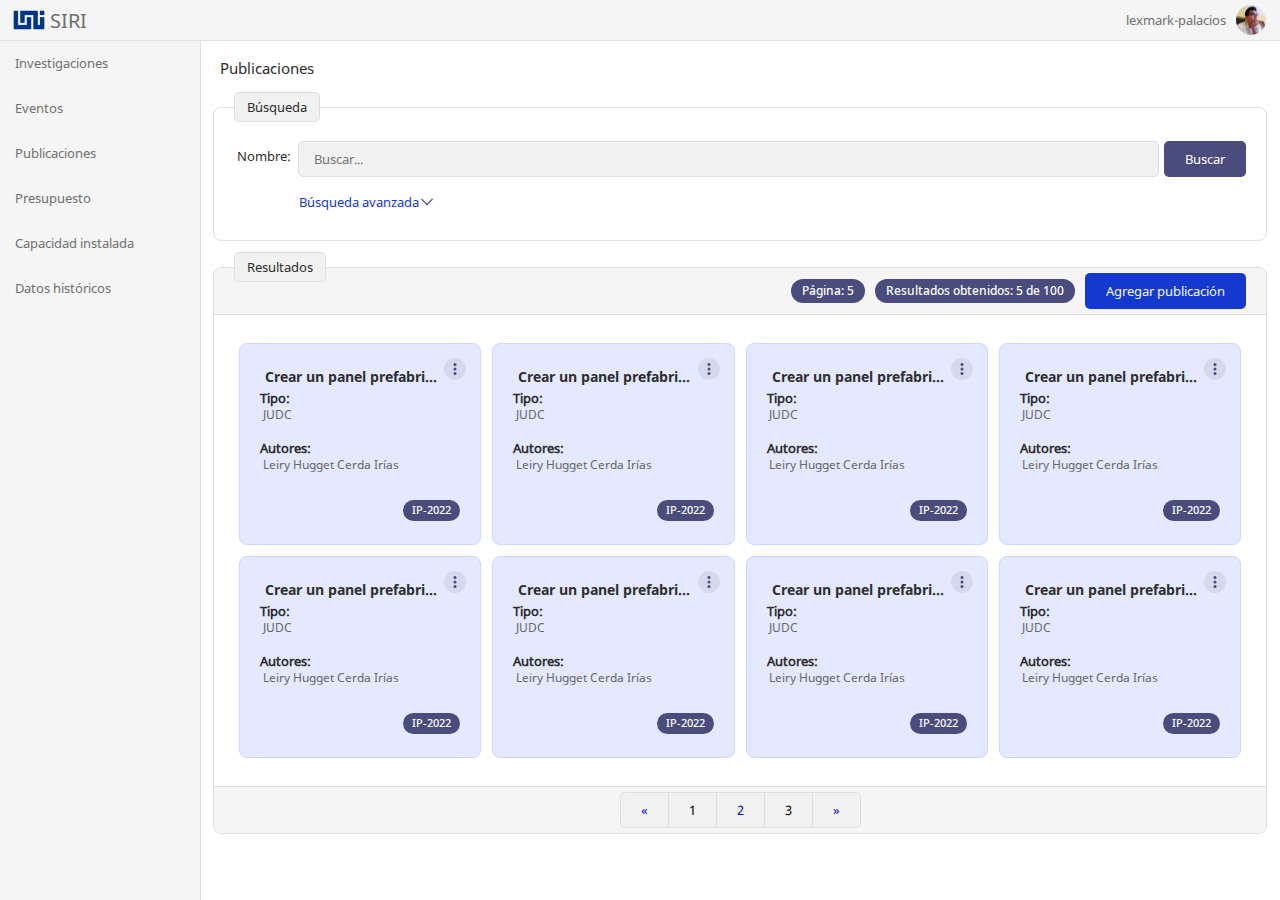
==== commit 5cd6d960: "Pendiente verificacion de salto de componente en revista" ====
--- a/2_13.html
+++ b/2_13.html
@@ -18,6 +18,7 @@
 
     <script defer type="module" src="js/ui-bic.js"></script>
     <script defer src="js/menu-manager.js"></script>
+    <script defer src="js/publicaciones.js"></script>
 </head>
 
 <body>
@@ -529,100 +530,96 @@
                 <div class="modal-body">
 
                     <form>
-                        
                         <div class="form-group grid-two-columns-px-1fr ">
                             <label for="name">Nombre:</label>
                             <div class="list">
-                                <select id="period" class="list-data" data-select="status" tabindex="0">
-                                    <option value="opcion-1">Revista</option>
+                                <select id="sltPublicaciones" class="list-data" data-select="status" tabindex="0">
+                                    <option value="libro"  selected>Libro</option>
+                                    <option value="seccion de libro">Sección de libro</option>
+                                    <option value="articulo de revista">Artículo de revista</option>
+                                    <option value="articulo de periodico">Artículo de periodíco</option>
+                                    <option value="actas de conferencia">Actas de conferencia</option>
+                                    <option value="informe">Informe</option>
                                 </select>
                                 <button class="list-button" data-select="status" tabindex="-1"></button>
                             </div>
                         </div>
-
-                        <div class="form-group grid-two-columns-px-1fr ">
-                            <label for="name">Título:</label>
-                            <input type="text" class="control w-100" placeholder="Título..." required>
-                        </div>
-
-                        <div class="form-group grid-two-columns-px-1fr ">
-                            <label for="name">Revista:</label>
-                            <input type="text" class="control w-100" placeholder="Revista..." required>
-                        </div>
-
-                        <div class="form-group grid-two-columns-px-1fr ">
-                            <label for="name">Volumen:</label>
-                            <input type="text" class="control w-100" placeholder="Volumen..." required>
-                        </div>
-
-                        <div class="form-group grid-two-columns-px-1fr ">
-                            <label for="name">Revista:</label>
-                            <input type="text" class="control w-100" placeholder="Revista..." required>
-                        </div>
-
-                        <div class="form-group grid-two-columns-px-1fr ">
-                            <label for="name">Volumen:</label>
-                            <input type="text" class="control w-100" placeholder="Volumen..." required>
-                        </div>
-
-                        <div class="form-group grid-two-columns-px-1fr ">
-                            <label for="name">Páginas:</label>
-                            <input type="text" class="control w-100" placeholder="Página..." required>
-                        </div>
-
-                        <div class="form-group grid-two-columns-px-1fr ">
-                            <label for="name">Año:</label>
-                            <input type="text" class="control w-100" placeholder="Año..." required>
-                        </div>
-
-                        <div class="form-group grid-two-columns-px-1fr ">
-                            <label for="name">Distribución:</label>
-                            <div class="list">
-                                <select id="period" class="list-data" data-select="status" tabindex="0">
-                                    <option value="opcion-1">Digital / Impreso</option>
-                                </select>
-                                <button class="list-button" data-select="status" tabindex="-1"></button>
-                            </div>
-                        </div>
-
-                        <div class="form-group grid-two-columns-px-1fr ">
-                            <label for="name">Ambito:</label>
-                            <div class="list">
-                                <select id="period" class="list-data" data-select="status" tabindex="0">
-                                    <option value="opcion-1">NAcional / Internacional</option>
-                                </select>
-                                <button class="list-button" data-select="status" tabindex="-1"></button>
-                            </div>
-                        </div>
-
-                        
-                        <h3 class="modal-title">Autores</h3>
-
-                        <div class="form-group grid-two-columns-px-1fr ">
-                            <label for="name">Nombres:</label>
-                            <input type="text" class="control w-100" placeholder="Nombre del autor..." required>
-                        </div>
-
-                        <div class="form-group grid-two-columns-px-1fr ">
-                            <label for="name">Apellidos:</label>
-                            <input type="text" class="control w-100" placeholder="Apellido del autor..." required>
-                        </div>
-
-                        <div class="form-group grid-two-columns-px-1fr ">
-                            <label for=""> Sexo:</label>
-                            <div class="form-group grid-three-columns" style="gap: 15px;">
+                        <fieldset>
+                            <legend>
+                                <span>Campos bibliográficos</span>
+                            </legend>
+                            <div class="form-group grid-two-columns-px-1fr">
+                                <label for=""> Autor:</label>
+                                <div class="form-group grid-two-column-1fr-auto" style="gap: 15px;">
+                                    <input type="text" class="control w-100" placeholder="Autor..." required>
+                                    <button class="btn-info">Editar</button>
+                                </div>
+                            </div>
+                            <div class="form-group grid-two-column-1fr-auto">
                                 <div class="form-group">
-                                    <input type="radio" id="huey" name="drone" value="huey" checked>
-                                    <label class="lbl-radio" for="huey">Female</label>
-                                </div>
-                                <div class="form-group">
-                                    <input type="radio" id="dewey" name="drone" value="dewey">
-                                    <label class="lbl-radio" for="dewey">Male</label>
-                                </div>
-                                <button class="btn-info">Agregar autor</button>
-                            </div>
-                        </div>
-
+                                    <input type="checkbox" class="" id="check-two" name="check-stacked" required>
+                                    <label class="lbl-check" for="check-two">Autor corporativo</label>
+                                </div>
+                                <input type="text" class="control w-100" placeholder="" required disabled>
+                            </div>
+                            <div class="form-group grid-two-columns-px-1fr ">
+                                <label for="name">Título:</label>
+                                <input type="text" class="control w-100" placeholder="Título..." required>
+                            </div>
+                            <div class="form-group grid-two-columns-px-1fr hide-element" id="componentPblc">
+                                <label for=""> Autor del libro:</label>
+                                <div class="form-group grid-two-column-1fr-auto" style="gap: 15px;">
+                                    <input type="text" class="control w-100" placeholder="Autor del libro..." required>
+                                    <button class="btn-info">Editar</button>
+                                </div>
+                            </div>
+                            <div class="form-group grid-two-columns-px-1fr hide-element" id="componentPblc">
+                                <label for="">Nombre del libro:</label>
+                                <div class="form-group grid-two-column-1fr-auto" style="gap: 15px;">
+                                    <input type="text" class="control w-100" placeholder="Nombre del libro..." required>
+                                    <button class="btn-info">Editar</button>
+                                </div>
+                            </div>
+                            <div class="form-group grid-two-columns-px-1fr hide-element" id="componentPblc">
+                                <label for="name">Nombre de la revista:</label>
+                                <input type="text" class="control w-100" placeholder="Nombre de la revista..." required>
+                            </div>
+                            <div class="form-group grid-two-columns-px-1fr hide-element" id="componentPblc">
+                                <label for="name">Título del periodíco:</label>
+                                <input type="text" class="control w-100" placeholder="Título del periodíco..." required>
+                            </div>
+                            <div class="form-group grid-two-columns-px-1fr ">
+                                <label for="name">Año:</label>
+                                <input type="number" class="control w-100" placeholder="Año..." required>
+                            </div>
+                            <div class="form-group grid-two-columns-px-1fr hide-element " id="componentPblc">
+                                <label for="name">Mes:</label>
+                                <input type="number" class="control w-100" placeholder="Mes..." required>
+                            </div>
+                            <div class="form-group grid-two-columns-px-1fr hide-element " id="componentPblc">
+                                <label for="name">Día:</label>
+                                <input type="number" class="control w-100" placeholder="Día..." required>
+                            </div>
+                            <div class="form-group grid-two-columns-px-1fr hide-element" id="componentPblc">
+                                <label for="name">Páginas:</label>
+                                <input type="number" class="control w-100" placeholder="Páginas..." required>
+                            </div>
+                            <div class="form-group grid-two-columns-px-1fr hide-element " id="componentPblc">
+                                <label for="name">Nombre de publicación de la conferencia:</label>
+                                <input type="text" class="control w-100" placeholder="Nombre de publicación de la conferencia..." required>
+                            </div>
+    
+                            <div class="form-group grid-two-columns-px-1fr" id="componentPblc">
+                                <label for="name">Ciudad:</label>
+                                <input type="text" class="control w-100" placeholder="Ciudad..." required>
+                            </div>
+    
+                            <div class="form-group grid-two-columns-px-1fr" id="componentPblc">
+                                <label for="name">Editorial:</label>
+                                <input type="text" class="control w-100" placeholder="Editorial..." required>
+                            </div>
+                        </fieldset>
+                    
                     </form>
 
                 </div>
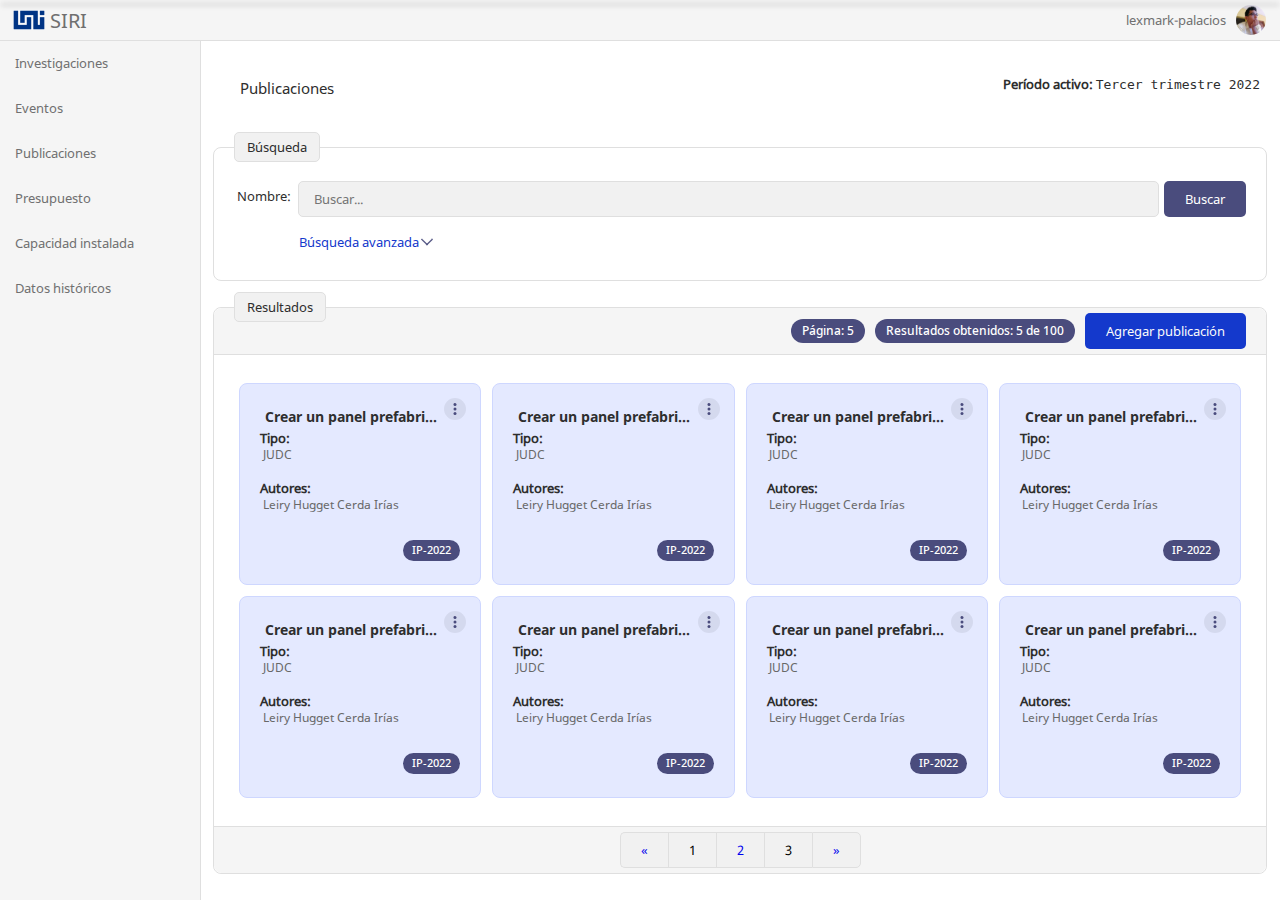
==== commit bbacd82e: "Agregado modales a los botones de editar autor. juan ramon 12/07/2022" ====
--- a/2_13.html
+++ b/2_13.html
@@ -154,9 +154,10 @@
     <main id="main">
         <div class="w-100">
             <section id="content-main" class="w-95">
-
-                <h3 class="m-2">Publicaciones</h3>
-
+                <div class="d-flex justify-content-between m-2">
+                    <h3 class="m-2">Publicaciones</h3>
+                    <p><strong>Período activo: </strong><samp>Tercer trimestre 2022</samp></p>
+                </div>
                 <form class="mt-1">
                     <fieldset id="search">
                         <legend>
@@ -222,7 +223,7 @@
                     <header id="header-results">
                         <div class="badge badge-primary">Página: 5</div>
                         <div class="badge badge-primary">Resultados obtenidos: 5 de 100</div>
-                        <button type="button" class="btn-info" data-toggle="modal" data-target="#example-modal">Agregar publicación</button>
+                        <button type="button" class="btn-info" data-toggle="modal" data-target="#form-publicacion">Agregar publicación</button>
                     </header>
 
                     <div id="body-results">
@@ -516,8 +517,9 @@
     </main>
 
     <!-- Ventana modal -->
-    <div class="modal fade modal-scroll" id="example-modal" tabindex="-1" aria-hidden="true"
-        aria-labelledby="example-modal-label">
+    <div class="modal-content">
+        <div class="modal fade modal-scroll" id="form-publicacion" tabindex="-1" aria-hidden="true"
+        aria-labelledby="form-publicacion-label">
         <!-- <div class="modal-dialog modal-lg"> -->
         <div class="modal-dialog">
             <div class="modal-content">
@@ -528,7 +530,6 @@
                 </div>
 
                 <div class="modal-body">
-
                     <form>
                         <div class="form-group grid-two-columns-px-1fr ">
                             <label for="name">Nombre:</label>
@@ -552,15 +553,15 @@
                                 <label for=""> Autor:</label>
                                 <div class="form-group grid-two-column-1fr-auto" style="gap: 15px;">
                                     <input type="text" class="control w-100" placeholder="Autor..." required>
-                                    <button class="btn-info">Editar</button>
+                                    <button type="button" class="btn-info" data-toggle="modal" data-target="#form-edit-autor">Editar</button>
                                 </div>
                             </div>
                             <div class="form-group grid-two-column-1fr-auto">
                                 <div class="form-group">
-                                    <input type="checkbox" class="" id="check-two" name="check-stacked" required>
-                                    <label class="lbl-check" for="check-two">Autor corporativo</label>
-                                </div>
-                                <input type="text" class="control w-100" placeholder="" required disabled>
+                                    <input type="checkbox" class="" id="chkAutorCorp" name="check-stacked" required>
+                                    <label class="lbl-check" for="check-two" >Autor corporativo</label>
+                                </div>
+                                <input type="text" class="control w-100" placeholder="" id="autorCorporativo" disabled>
                             </div>
                             <div class="form-group grid-two-columns-px-1fr ">
                                 <label for="name">Título:</label>
@@ -570,15 +571,12 @@
                                 <label for=""> Autor del libro:</label>
                                 <div class="form-group grid-two-column-1fr-auto" style="gap: 15px;">
                                     <input type="text" class="control w-100" placeholder="Autor del libro..." required>
-                                    <button class="btn-info">Editar</button>
+                                    <button type="button" class="btn-info" data-toggle="modal" data-target="#form-edit-autor-libro">Editar</button>
                                 </div>
                             </div>
                             <div class="form-group grid-two-columns-px-1fr hide-element" id="componentPblc">
                                 <label for="">Nombre del libro:</label>
-                                <div class="form-group grid-two-column-1fr-auto" style="gap: 15px;">
-                                    <input type="text" class="control w-100" placeholder="Nombre del libro..." required>
-                                    <button class="btn-info">Editar</button>
-                                </div>
+                                <input type="text" class="control w-100" placeholder="Nombre del libro..." required>
                             </div>
                             <div class="form-group grid-two-columns-px-1fr hide-element" id="componentPblc">
                                 <label for="name">Nombre de la revista:</label>
@@ -592,11 +590,11 @@
                                 <label for="name">Año:</label>
                                 <input type="number" class="control w-100" placeholder="Año..." required>
                             </div>
-                            <div class="form-group grid-two-columns-px-1fr hide-element " id="componentPblc">
+                            <div class="form-group grid-two-columns-px-1fr hide-element" id="componentPblc">
                                 <label for="name">Mes:</label>
                                 <input type="number" class="control w-100" placeholder="Mes..." required>
                             </div>
-                            <div class="form-group grid-two-columns-px-1fr hide-element " id="componentPblc">
+                            <div class="form-group grid-two-columns-px-1fr hide-element" id="componentPblc">
                                 <label for="name">Día:</label>
                                 <input type="number" class="control w-100" placeholder="Día..." required>
                             </div>
@@ -604,7 +602,7 @@
                                 <label for="name">Páginas:</label>
                                 <input type="number" class="control w-100" placeholder="Páginas..." required>
                             </div>
-                            <div class="form-group grid-two-columns-px-1fr hide-element " id="componentPblc">
+                            <div class="form-group grid-two-columns-px-1fr hide-element" id="componentPblc">
                                 <label for="name">Nombre de publicación de la conferencia:</label>
                                 <input type="text" class="control w-100" placeholder="Nombre de publicación de la conferencia..." required>
                             </div>
@@ -618,6 +616,10 @@
                                 <label for="name">Editorial:</label>
                                 <input type="text" class="control w-100" placeholder="Editorial..." required>
                             </div>
+                            <div class="modal-footer">
+                                <button type="button" class="btn-light">Cancelar</button>
+                                <button type="button" class="btn-primary">Agregar</button>
+                            </div>
                         </fieldset>
                     
                     </form>
@@ -627,6 +629,79 @@
             </div>
         </div>
     </div>
+    <!-- Ventana modal -->
+    <div class="modal fade modal-scroll" id="form-edit-autor" tabindex="-1" aria-hidden="true"
+        aria-labelledby="form-edit-autor-label">
+        <!-- <div class="modal-dialog modal-lg"> -->
+        <div class="modal-dialog">
+            <div class="modal-content">
+
+                <div class="modal-header">
+                    <h5 class="modal-title">Editar nombre</h5>
+                    <button type="button" class="btn-close" aria-label="Cancelar"></button>
+                </div>
+
+                <fieldset class="m-2">
+                    <legend><span>Agregar nombre</span></legend>
+                    <div class="modal-body">
+                        <form>
+                            <div class="form-group grid-two-columns-px-1fr">
+                                <label for=""> Nombre:</label>
+                                <input type="text" class="control w-100" placeholder="Nombre..." required>
+                            </div>
+                            <div class="form-group grid-two-columns-px-1fr">
+                                <label for=""> Apellido:</label>
+                                <input type="text" class="control w-100" placeholder="Apellido..." required>
+                            </div>
+                            <div class="modal-footer">
+                                <button type="button" class="btn-light">Cancelar</button>
+                                <button type="button" class="btn-primary">Agregar</button>
+                            </div>
+                        </form>
+    
+                    </div>
+                </fieldset>
+
+            </div>
+        </div>
+    </div>
+    <!--Modal autor del libro-->
+    <div class="modal fade modal-scroll" id="form-edit-autor-libro" tabindex="-1" aria-hidden="true"
+    aria-labelledby="form-edit-autor-libro-label">
+    <!-- <div class="modal-dialog modal-lg"> -->
+    <div class="modal-dialog">
+        <div class="modal-content">
+
+            <div class="modal-header">
+                <h5 class="modal-title">Editar nombre</h5>
+                <button type="button" class="btn-close" aria-label="Cancelar"></button>
+            </div>
+
+            <fieldset class="m-2">
+                <legend><span>Agregar nombre</span></legend>
+                <div class="modal-body">
+                    <form>
+                        <div class="form-group grid-two-columns-px-1fr">
+                            <label for=""> Nombre:</label>
+                            <input type="text" class="control w-100" placeholder="Nombre..." required>
+                        </div>
+                        <div class="form-group grid-two-columns-px-1fr">
+                            <label for=""> Apellido:</label>
+                            <input type="text" class="control w-100" placeholder="Apellido..." required>
+                        </div>
+                        <div class="modal-footer">
+                            <button type="button" class="btn-light">Cancelar</button>
+                            <button type="button" class="btn-primary">Agregar</button>
+                        </div>
+                    </form>
+
+                </div>
+            </fieldset>
+
+        </div>
+    </div>
+</div>
+    </div>
 </body>
 
 </html>